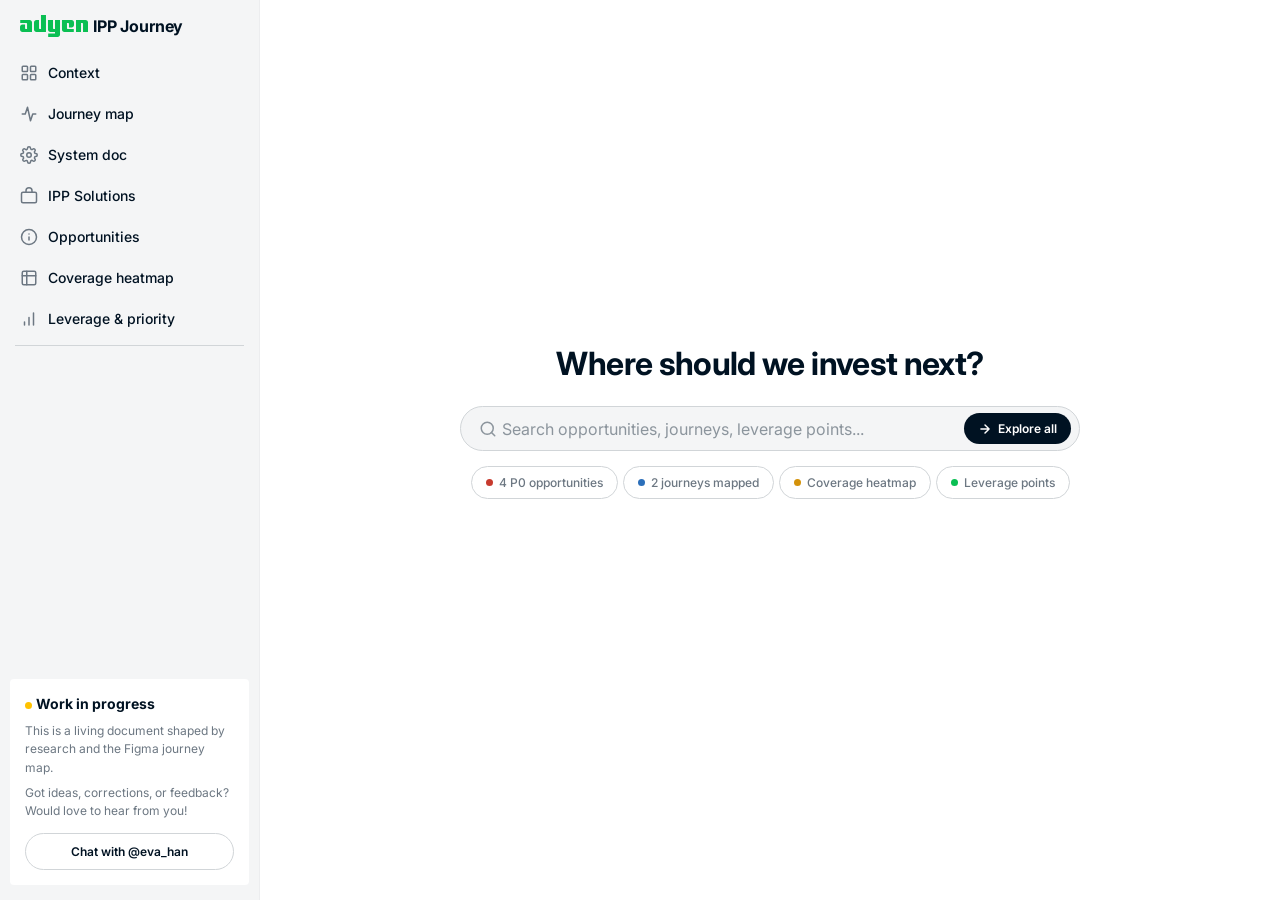
==== index.html @ 22b9f9d6 "Add design-system, landing page updates, and index redirect for GitHub Pages demo" ====
<!DOCTYPE html>
<html lang="en">
<head>
<meta http-equiv="refresh" content="0;url=Landing.html">
<title>Redirecting…</title>
</head>
<body>
<p>Redirecting to <a href="Landing.html">IPP Journey Analysis</a>…</p>
</body>
</html>
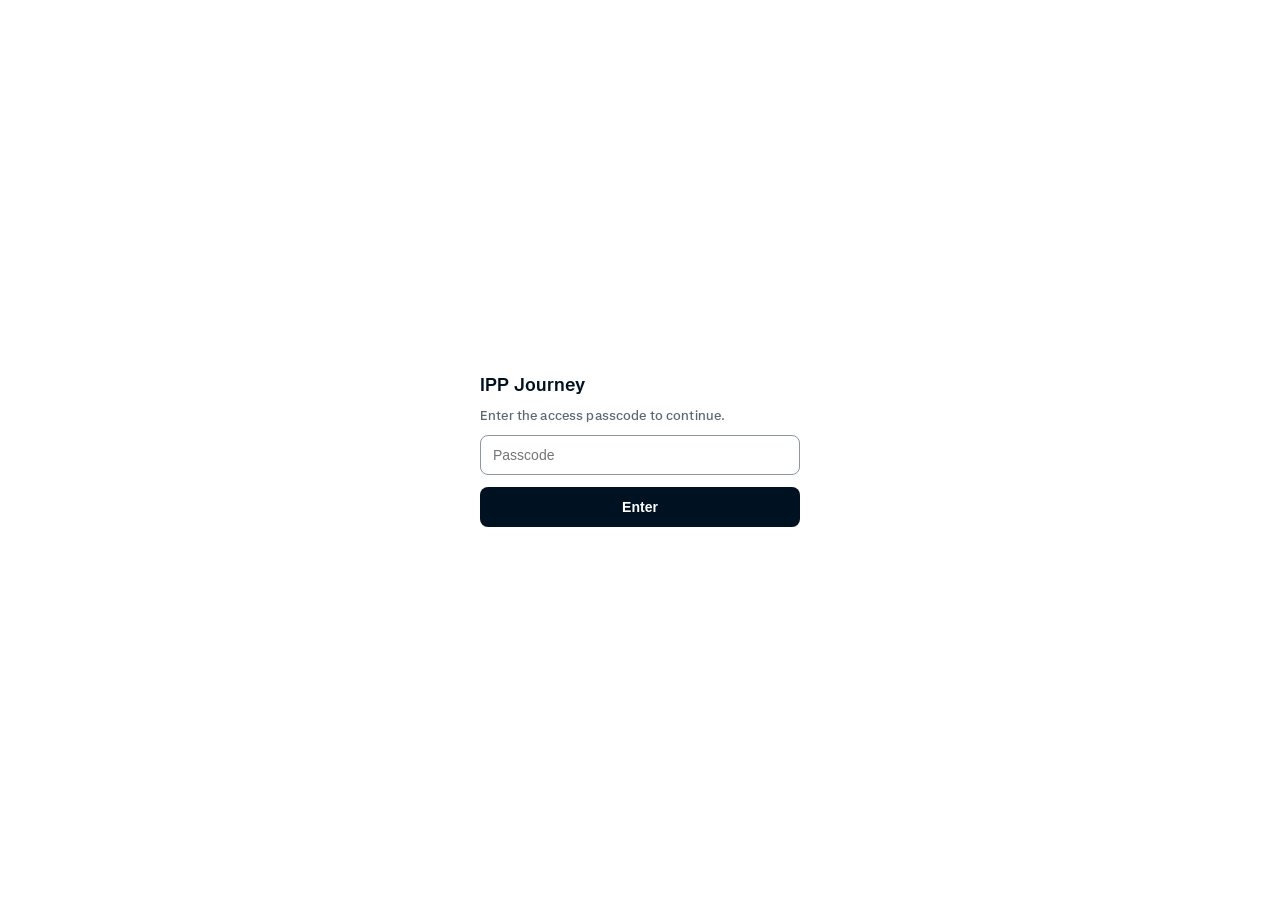
==== commit 9cc82ae7: "Deploy CA/Bento IPP Journey dashboard as the site entry Adds app/ipp-journey.dc.html (Customer conte" ====
--- a/index.html
+++ b/index.html
@@ -1,10 +1,10 @@
 <!DOCTYPE html>
 <html lang="en">
 <head>
-<meta http-equiv="refresh" content="0;url=Landing.html">
+<meta http-equiv="refresh" content="0;url=app/ipp-journey.dc.html">
 <title>Redirecting…</title>
 </head>
 <body>
-<p>Redirecting to <a href="Landing.html">IPP Journey Analysis</a>…</p>
+<p>Redirecting to <a href="app/ipp-journey.dc.html">IPP Journey</a>…</p>
 </body>
 </html>
